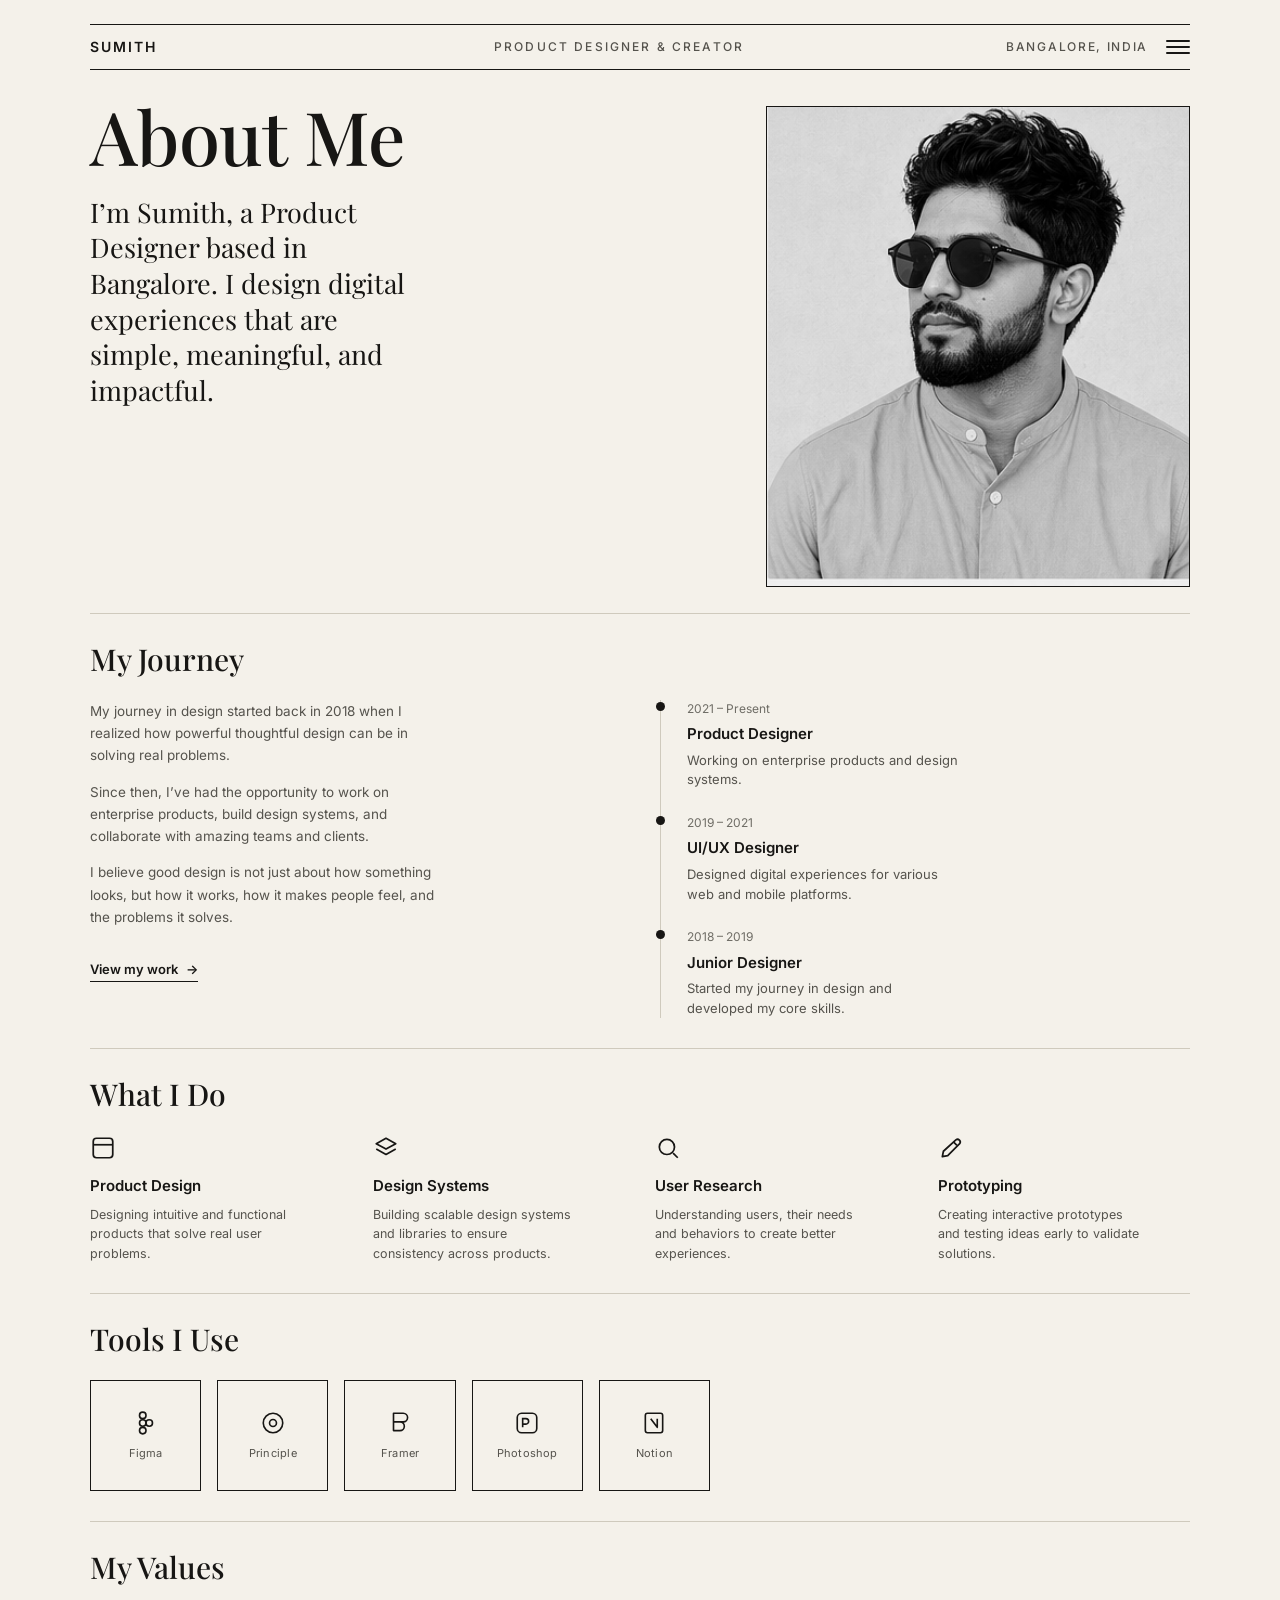
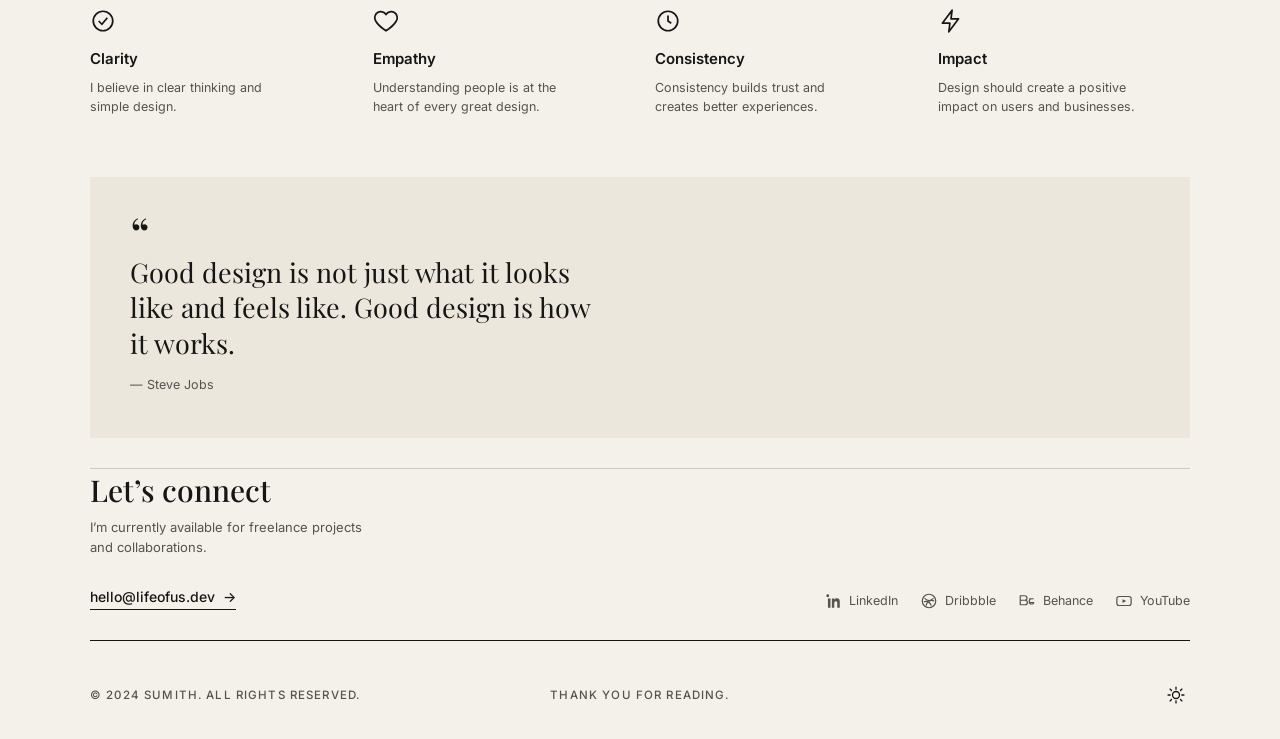
==== about.html @ fa9c0eea "about page added" ====
<!DOCTYPE html>
<html lang="en">
<head>
  <meta charset="UTF-8" />
  <meta name="viewport" content="width=device-width, initial-scale=1.0" />
  <title>About — Sumith</title>
  <meta name="description" content="About Sumith — Product Designer based in Bangalore. Journey, skills, tools and values." />
  <link rel="preconnect" href="https://fonts.googleapis.com" />
  <link rel="preconnect" href="https://fonts.gstatic.com" crossorigin />
  <link href="https://fonts.googleapis.com/css2?family=Playfair+Display:ital,wght@0,400;0,500;0,600;0,700;1,400&family=Inter:wght@400;500;600&display=swap" rel="stylesheet" />
  <link rel="stylesheet" href="styles.css" />
</head>
<body>
  <div class="paper">
    <!-- ===================== MASTHEAD ===================== -->
    <header class="masthead">
      <div class="masthead__inner">
        <span class="masthead__brand"><a href="index.html">SUMITH</a></span>
        <span class="masthead__center">PRODUCT DESIGNER &amp; CREATOR</span>
        <span class="masthead__right">BANGALORE, INDIA</span>
        <button class="menu-btn" id="menuBtn" aria-label="Open menu" aria-expanded="false">
          <span></span><span></span><span></span>
        </button>
      </div>
      <nav class="mobile-nav" id="mobileNav" aria-hidden="true">
        <a href="index.html">Home</a>
        <a href="#journey">My Journey</a>
        <a href="#whatido">What I Do</a>
        <a href="#tools">Tools</a>
        <a href="#values">Values</a>
        <a href="#connect">Connect</a>
      </nav>
    </header>

    <!-- ===================== ABOUT HERO ===================== -->
    <section class="about-hero">
      <div class="about-hero__text">
        <h1 class="about-hero__title">About Me</h1>
        <p class="about-hero__lead">
          I&rsquo;m Sumith, a Product Designer based in Bangalore.
          I design digital experiences that are simple, meaningful, and impactful.
        </p>
      </div>
      <div class="about-hero__img">
        <img src="assets/portrait.png" alt="Portrait of Sumith wearing sunglasses" />
      </div>
    </section>

    <!-- ===================== MY JOURNEY ===================== -->
    <section class="sec" id="journey">
      <h2 class="sec__title">My Journey</h2>
      <div class="journey">
        <div class="journey__narrative">
          <p>My journey in design started back in 2018 when I realized how powerful thoughtful design can be in solving real problems.</p>
          <p>Since then, I&rsquo;ve had the opportunity to work on enterprise products, build design systems, and collaborate with amazing teams and clients.</p>
          <p>I believe good design is not just about how something looks, but how it works, how it makes people feel, and the problems it solves.</p>
          <a href="index.html#work" class="link-arrow">View my work <span>&rarr;</span></a>
        </div>
        <ul class="timeline">
          <li class="timeline__item">
            <p class="timeline__years">2021 &ndash; Present</p>
            <h3 class="timeline__role">Product Designer</h3>
            <p class="timeline__desc">Working on enterprise products and design systems.</p>
          </li>
          <li class="timeline__item">
            <p class="timeline__years">2019 &ndash; 2021</p>
            <h3 class="timeline__role">UI/UX Designer</h3>
            <p class="timeline__desc">Designed digital experiences for various web and mobile platforms.</p>
          </li>
          <li class="timeline__item">
            <p class="timeline__years">2018 &ndash; 2019</p>
            <h3 class="timeline__role">Junior Designer</h3>
            <p class="timeline__desc">Started my journey in design and developed my core skills.</p>
          </li>
        </ul>
      </div>
    </section>

    <!-- ===================== WHAT I DO ===================== -->
    <section class="sec whatido" id="whatido">
      <h2 class="sec__title">What I Do</h2>
      <div class="icon-grid">
        <div class="icon-card">
          <span class="icon-card__ico">
            <svg viewBox="0 0 24 24" fill="none" stroke="currentColor" stroke-width="1.6"><rect x="3" y="3" width="18" height="18" rx="3"/><path d="M3 9h18"/></svg>
          </span>
          <h3>Product Design</h3>
          <p>Designing intuitive and functional products that solve real user problems.</p>
        </div>
        <div class="icon-card">
          <span class="icon-card__ico">
            <svg viewBox="0 0 24 24" fill="none" stroke="currentColor" stroke-width="1.6" stroke-linejoin="round"><path d="M12 3l9 5-9 5-9-5 9-5z"/><path d="M3 13l9 5 9-5"/></svg>
          </span>
          <h3>Design Systems</h3>
          <p>Building scalable design systems and libraries to ensure consistency across products.</p>
        </div>
        <div class="icon-card">
          <span class="icon-card__ico">
            <svg viewBox="0 0 24 24" fill="none" stroke="currentColor" stroke-width="1.6"><circle cx="11" cy="11" r="7"/><path d="M21 21l-4.3-4.3"/></svg>
          </span>
          <h3>User Research</h3>
          <p>Understanding users, their needs and behaviors to create better experiences.</p>
        </div>
        <div class="icon-card">
          <span class="icon-card__ico">
            <svg viewBox="0 0 24 24" fill="none" stroke="currentColor" stroke-width="1.6" stroke-linejoin="round"><path d="M4 20l5-1L20 8a2.5 2.5 0 0 0-3.5-3.5L5 15l-1 5z"/><path d="M14.5 6.5l3 3"/></svg>
          </span>
          <h3>Prototyping</h3>
          <p>Creating interactive prototypes and testing ideas early to validate solutions.</p>
        </div>
      </div>
    </section>

    <!-- ===================== TOOLS I USE ===================== -->
    <section class="sec" id="tools">
      <h2 class="sec__title">Tools I Use</h2>
      <div class="tool-row">
        <div class="tool">
          <span class="tool__ico"><svg width="26" height="26" viewBox="0 0 24 24" fill="none" stroke="currentColor" stroke-width="1.5"><circle cx="9" cy="5" r="3"/><circle cx="9" cy="12" r="3"/><circle cx="9" cy="19" r="3"/><circle cx="15" cy="12" r="3"/></svg></span>
          <span class="tool__name">Figma</span>
        </div>
        <div class="tool">
          <span class="tool__ico"><svg width="26" height="26" viewBox="0 0 24 24" fill="none" stroke="currentColor" stroke-width="1.5"><circle cx="12" cy="12" r="9"/><circle cx="12" cy="12" r="3.2"/></svg></span>
          <span class="tool__name">Principle</span>
        </div>
        <div class="tool">
          <span class="tool__ico"><svg width="26" height="26" viewBox="0 0 24 24" fill="none" stroke="currentColor" stroke-width="1.5" stroke-linejoin="round"><path d="M6 3h9a4 4 0 0 1 0 8H6zM6 11h6a4 4 0 0 1 0 8H6z"/></svg></span>
          <span class="tool__name">Framer</span>
        </div>
        <div class="tool">
          <span class="tool__ico"><svg width="26" height="26" viewBox="0 0 24 24" fill="none" stroke="currentColor" stroke-width="1.5"><rect x="3" y="3" width="18" height="18" rx="4"/><path d="M8 16V8h3a2.5 2.5 0 0 1 0 5H8"/></svg></span>
          <span class="tool__name">Photoshop</span>
        </div>
        <div class="tool">
          <span class="tool__ico"><svg width="26" height="26" viewBox="0 0 24 24" fill="none" stroke="currentColor" stroke-width="1.5" stroke-linejoin="round"><rect x="4" y="3" width="16" height="18" rx="2"/><path d="M9 8l6 8V8"/></svg></span>
          <span class="tool__name">Notion</span>
        </div>
      </div>
    </section>

    <!-- ===================== MY VALUES ===================== -->
    <section class="sec" id="values">
      <h2 class="sec__title">My Values</h2>
      <div class="icon-grid">
        <div class="icon-card">
          <span class="icon-card__ico"><svg width="26" height="26" viewBox="0 0 24 24" fill="none" stroke="currentColor" stroke-width="1.6"><circle cx="12" cy="12" r="9"/><path d="M8 12l3 3 5-6"/></svg></span>
          <h3>Clarity</h3>
          <p>I believe in clear thinking and simple design.</p>
        </div>
        <div class="icon-card">
          <span class="icon-card__ico"><svg width="26" height="26" viewBox="0 0 24 24" fill="none" stroke="currentColor" stroke-width="1.6" stroke-linejoin="round"><path d="M12 21s-7-4.5-9.5-9A5 5 0 0 1 12 6a5 5 0 0 1 9.5 6c-2.5 4.5-9.5 9-9.5 9z"/></svg></span>
          <h3>Empathy</h3>
          <p>Understanding people is at the heart of every great design.</p>
        </div>
        <div class="icon-card">
          <span class="icon-card__ico"><svg width="26" height="26" viewBox="0 0 24 24" fill="none" stroke="currentColor" stroke-width="1.6"><circle cx="12" cy="12" r="9"/><path d="M12 7v5l3 2"/></svg></span>
          <h3>Consistency</h3>
          <p>Consistency builds trust and creates better experiences.</p>
        </div>
        <div class="icon-card">
          <span class="icon-card__ico"><svg width="26" height="26" viewBox="0 0 24 24" fill="none" stroke="currentColor" stroke-width="1.6" stroke-linejoin="round"><path d="M13 2L4 14h7l-1 8 9-12h-7l1-8z"/></svg></span>
          <h3>Impact</h3>
          <p>Design should create a positive impact on users and businesses.</p>
        </div>
      </div>
    </section>

    <!-- ===================== QUOTE ===================== -->
    <section class="quote-block">
      <span class="quote-block__mark">&ldquo;</span>
      <p class="quote-block__text">Good design is not just what it looks like and feels like. Good design is how it works.</p>
      <p class="quote-block__author">&mdash; Steve Jobs</p>
    </section>

    <!-- ===================== LET'S CONNECT ===================== -->
    <section class="sec connect-row" id="connect">
      <div class="connect-row__left">
        <h2 class="sec__title">Let&rsquo;s connect</h2>
        <p class="connect-row__body">I&rsquo;m currently available for freelance projects and collaborations.</p>
        <a class="connect-row__email link-arrow" href="mailto:hello@lifeofus.dev">hello@lifeofus.dev <span>&rarr;</span></a>
      </div>
      <div class="social-set">
        <a href="#"><span class="ico"><svg width="18" height="18" viewBox="0 0 24 24" fill="currentColor"><path d="M6.94 5A1.94 1.94 0 1 1 5 3.06 1.94 1.94 0 0 1 6.94 5zM5.25 8.5h3.38V21H5.25zM10.5 8.5h3.24v1.71h.05a3.55 3.55 0 0 1 3.2-1.76c3.42 0 4.05 2.25 4.05 5.18V21h-3.38v-5.52c0-1.32 0-3-1.85-3s-2.13 1.44-2.13 2.92V21H10.5z"/></svg></span>LinkedIn</a>
        <a href="#"><span class="ico"><svg width="18" height="18" viewBox="0 0 24 24" fill="none" stroke="currentColor" stroke-width="1.6"><circle cx="12" cy="12" r="9"/><path d="M6 8.5c5 4 7 4 12 0M8 18c1.5-6 6.5-8 11-6M5 13c5-1.5 8 .5 10 5"/></svg></span>Dribbble</a>
        <a href="#"><span class="ico"><svg width="18" height="18" viewBox="0 0 24 24" fill="none" stroke="currentColor" stroke-width="1.6" stroke-linejoin="round"><path d="M3 5h6a3 3 0 0 1 0 6H3zM3 11h6.5a3 3 0 0 1 0 6H3zM15 9h6M18 9c-2 0-3 1.5-3 3.5S16 16 18 16s3-1 3-2h-5.7"/></svg></span>Behance</a>
        <a href="#"><span class="ico"><svg width="18" height="18" viewBox="0 0 24 24" fill="none" stroke="currentColor" stroke-width="1.6" stroke-linejoin="round"><rect x="2.5" y="6" width="19" height="12" rx="3"/><path d="M10 9.5l5 2.5-5 2.5z" fill="currentColor" stroke="none"/></svg></span>YouTube</a>
      </div>
    </section>

    <hr class="rule rule--thick" />

    <!-- ===================== FOOTER ===================== -->
    <footer class="colophon">
      <span class="colophon__left">&copy; 2024 SUMITH. ALL RIGHTS RESERVED.</span>
      <span class="colophon__center">THANK YOU FOR READING.</span>
      <button class="theme-toggle" id="themeToggle" aria-label="Toggle theme" title="Toggle light / dark">
        <svg class="icon-sun" viewBox="0 0 24 24" width="20" height="20" aria-hidden="true">
          <circle cx="12" cy="12" r="4.2" fill="none" stroke="currentColor" stroke-width="1.6"/>
          <g stroke="currentColor" stroke-width="1.6" stroke-linecap="round">
            <line x1="12" y1="2.5" x2="12" y2="5"/><line x1="12" y1="19" x2="12" y2="21.5"/>
            <line x1="2.5" y1="12" x2="5" y2="12"/><line x1="19" y1="12" x2="21.5" y2="12"/>
            <line x1="4.9" y1="4.9" x2="6.6" y2="6.6"/><line x1="17.4" y1="17.4" x2="19.1" y2="19.1"/>
            <line x1="4.9" y1="19.1" x2="6.6" y2="17.4"/><line x1="17.4" y1="6.6" x2="19.1" y2="4.9"/>
          </g>
        </svg>
        <svg class="icon-moon" viewBox="0 0 24 24" width="20" height="20" aria-hidden="true">
          <path d="M21 12.8A9 9 0 1 1 11.2 3a7 7 0 0 0 9.8 9.8z" fill="none" stroke="currentColor" stroke-width="1.6" stroke-linejoin="round"/>
        </svg>
      </button>
    </footer>
  </div>

  <script src="script.js"></script>
</body>
</html>
---- styles.css ----
/* =========================================================
   Sumith — Digital Newspaper Portfolio
   styles.css  (shared: home + about)
   ========================================================= */

:root {
  --bg: #f4f1ea;
  --ink: #171614;
  --ink-soft: #55534d;
  --ink-mute: #6f6d66;
  --line: #cfcabd;
  --line-strong: #171614;
  --badge-bg: #171614;
  --badge-fg: #f4f1ea;
  --quote-bg: #ece7dc;
  --serif: "Playfair Display", Georgia, "Times New Roman", serif;
  --sans: "Inter", -apple-system, BlinkMacSystemFont, "Segoe UI", Arial, sans-serif;
  --maxw: 1180px;
  --pad: 40px;
  --gut: 26px;
}

html[data-theme="dark"] {
  --bg: #161513;
  --ink: #f2efe7;
  --ink-soft: #b9b5aa;
  --ink-mute: #97938a;
  --line: #3a382f;
  --line-strong: #f2efe7;
  --badge-bg: #f2efe7;
  --badge-fg: #161513;
  --quote-bg: #211f1b;
}

* { box-sizing: border-box; margin: 0; padding: 0; }
html { scroll-behavior: smooth; }
html, body { max-width: 100%; overflow-x: hidden; }

body {
  background: var(--bg);
  color: var(--ink);
  font-family: var(--sans);
  -webkit-font-smoothing: antialiased;
  line-height: 1.45;
  transition: background .35s ease, color .35s ease;
}

img { max-width: 100%; display: block; }
a { color: inherit; text-decoration: none; }

.paper { max-width: var(--maxw); margin: 0 auto; padding: 24px var(--pad) 28px; }

/* ======================= MASTHEAD ======================= */
.masthead { border-top: 1px solid var(--line-strong); padding-top: 12px; }
.masthead__inner {
  display: grid;
  grid-template-columns: 1fr auto 1fr auto;
  align-items: center;
  gap: 18px;
  padding-bottom: 12px;
  border-bottom: 1px solid var(--line-strong);
}
.masthead__brand { font-weight: 600; letter-spacing: .14em; font-size: 14px; }
.masthead__brand a { color: inherit; }
.masthead__center { text-align: center; letter-spacing: .18em; font-size: 12px; color: var(--ink-soft); font-weight: 500; }
.masthead__right  { text-align: right;  letter-spacing: .14em; font-size: 12px; color: var(--ink-soft); font-weight: 500; }
.menu-btn { width: 24px; height: 18px; background: none; border: none; cursor: pointer; display: inline-flex; flex-direction: column; justify-content: space-between; padding: 2px 0; }
.menu-btn span { height: 2px; width: 100%; background: var(--ink); border-radius: 2px; transition: .3s; }
.menu-btn.open span:nth-child(1) { transform: translateY(6px) rotate(45deg); }
.menu-btn.open span:nth-child(2) { opacity: 0; }
.menu-btn.open span:nth-child(3) { transform: translateY(-6px) rotate(-45deg); }
.mobile-nav { display: none; flex-direction: column; gap: 4px; padding: 10px 2px 0; }
.mobile-nav.show { display: flex; }
.mobile-nav a { padding: 9px 4px; font-size: 14px; letter-spacing: .05em; border-bottom: 1px solid var(--line); }

/* ======================= HERO (home) ======================= */
.hero { padding: 30px 0 22px; }
.hero__title {
  font-family: var(--serif); font-weight: 500;
  font-size: clamp(28px, 6.6vw, 88px); line-height: 1.0;
  letter-spacing: -0.015em; white-space: normal; overflow-wrap: break-word; max-width: 100%;
}

/* ======================= DATELINE ======================= */
.dateline {
  display: grid; grid-template-columns: 1fr auto 1fr; align-items: center; padding: 8px 0;
  border-top: 1px solid var(--line-strong); border-bottom: 1px solid var(--line-strong);
  font-size: 11.5px; letter-spacing: .12em; font-weight: 500; color: var(--ink-soft);
}
.dateline__center { text-align: center; }
.dateline__right  { text-align: right; }

/* ======================= LEAD GRID (home) ======================= */
.lead-grid { display: grid; grid-template-columns: 1fr 1.3fr 1fr; padding: 22px 0 28px; align-items: stretch; }
.col { min-width: 0; }
.col--about { padding-right: var(--gut); border-right: 1px solid var(--line); }
.col--experience { padding-left: var(--gut); border-left: 1px solid var(--line); }
.col--portrait { padding: 0 var(--gut); display: flex; }
.portrait { width: 100%; height: 100%; border: 1px solid var(--line-strong); overflow: hidden; background: #ddd; }
.portrait img { width: 100%; height: 100%; object-fit: cover; object-position: center 30%; filter: grayscale(100%); }

/* Badges / tags */
.tag {
  display: inline-block; background: var(--badge-bg); color: var(--badge-fg);
  font-size: 10px; font-weight: 600; letter-spacing: .12em; line-height: 1;
  padding: 4px 6px; margin-bottom: 16px;
}

.col__headline { font-family: var(--serif); font-weight: 500; font-size: 27px; line-height: 1.1; margin-bottom: 18px; }
.col__body { font-size: 13.5px; color: var(--ink-soft); line-height: 1.6; margin-bottom: 22px; }

.xp { padding: 16px 0; border-bottom: 1px solid var(--line); }
.xp:first-of-type { padding-top: 0; }
.xp__years { font-size: 12px; color: var(--ink-mute); margin-bottom: 7px; }
.xp__role  { font-size: 15px; font-weight: 600; margin-bottom: 5px; }
.xp__desc  { font-size: 13px; color: var(--ink-soft); line-height: 1.5; }

/* Arrow links */
.link-arrow {
  display: inline-flex; align-items: center; gap: 8px; font-size: 13px; font-weight: 600;
  margin-top: 18px; border-bottom: 1.5px solid var(--ink); padding-bottom: 2px; transition: gap .25s ease;
}
.link-arrow span { transition: transform .25s ease; }
.link-arrow:hover { gap: 12px; }
.link-arrow:hover span { transform: translateX(3px); }
.link-arrow--plain { border-bottom: none; padding-bottom: 0; }

.rule { border: none; border-top: 1px solid var(--line); margin: 22px 0; }
.rule--thick { border-top: 1px solid var(--line-strong); margin: 26px 0; }

/* ======================= FEATURED WORK (home) ======================= */
.work__head { display: grid; grid-template-columns: 1fr auto; grid-template-areas: "tag all" "title all"; align-items: end; row-gap: 10px; margin-bottom: 24px; }
.work__head .tag { grid-area: tag; margin-bottom: 0; justify-self: start; }
.section-title { grid-area: title; font-family: var(--serif); font-weight: 500; font-size: clamp(28px, 3.6vw, 42px); line-height: 1; }
.work__all { grid-area: all; margin-top: 0; align-self: end; }
.projects { display: grid; grid-template-columns: repeat(3, 1fr); }
.project { padding: 0 var(--gut); border-right: 1px solid var(--line); }
.project:first-child { padding-left: 0; }
.project:last-child  { padding-right: 0; border-right: none; }
.project__thumb { border: 1px solid var(--line-strong); aspect-ratio: 16 / 10; overflow: hidden; margin-bottom: 16px; background: #e9e5db; }
.project__thumb img { width: 100%; height: 100%; object-fit: cover; }
.project__title { font-size: 18px; font-weight: 600; margin-bottom: 9px; }
.project__desc { font-size: 13px; color: var(--ink-soft); line-height: 1.55; margin-bottom: 14px; }
.project .link-arrow { margin-top: 0; }

/* ======================= FOOT GRID (home) ======================= */
.foot-grid { display: grid; grid-template-columns: 1fr 1fr 1.18fr; padding: 4px 0 26px; }
.fcol { padding: 0 var(--gut); border-right: 1px solid var(--line); min-width: 0; }
.fcol:first-child { padding-left: 0; }
.fcol--tools { padding-right: 0; border-right: none; }
.label { display: block; font-size: 10.5px; font-weight: 600; letter-spacing: .16em; color: var(--ink-soft); margin-bottom: 14px; }
.fcol__headline { font-family: var(--serif); font-weight: 500; font-size: 27px; line-height: 1.06; margin-bottom: 18px; }
.playground__img { border: 1px solid var(--line-strong); overflow: hidden; margin-bottom: 18px; background: #111; aspect-ratio: 16 / 11; }
.playground__img img { width: 100%; height: 100%; object-fit: cover; }
.travel { list-style: none; }
.travel__item { display: flex; gap: 13px; align-items: flex-start; padding: 13px 0; border-top: 1px solid var(--line); }
.travel__item:first-child { border-top: none; padding-top: 0; }
.travel__thumb { width: 46px; height: 46px; flex: 0 0 46px; border-radius: 3px; background-size: cover; background-position: center; }
.travel__thumb--1 { background: linear-gradient(135deg,#7a8b6f,#c7cbb0); }
.travel__thumb--2 { background: linear-gradient(135deg,#c98b5e,#e8c9a0); }
.travel__thumb--3 { background: linear-gradient(135deg,#8a6f4a,#d8b98a); }
.travel__item h4 { font-size: 14.5px; font-weight: 600; margin-bottom: 3px; }
.travel__item p  { font-size: 12.5px; color: var(--ink-soft); line-height: 1.45; }
.tools-quote { display: grid; grid-template-columns: 1fr 1fr; gap: 18px; padding-bottom: 20px; border-bottom: 1px solid var(--line); }
.tools__list { list-style: none; }
.tools__list li { font-family: var(--serif); font-size: 16px; padding: 2px 0; }
.quote { border-left: 1px solid var(--line); padding-left: 16px; }
.quote__mark { font-family: var(--serif); font-size: 40px; line-height: .6; display: block; }
.quote__text { font-family: var(--serif); font-size: 18px; line-height: 1.25; margin: 6px 0 10px; }
.quote__author { font-size: 12.5px; color: var(--ink-soft); }
.connect { margin-top: 16px; }
.connect__headline { font-family: var(--serif); font-weight: 500; font-size: 27px; line-height: 1; margin-bottom: 11px; }
.connect__body { font-size: 13px; color: var(--ink-soft); line-height: 1.55; margin-bottom: 11px; }
.connect__email { font-size: 13.5px; font-weight: 500; border-bottom: 1px solid var(--ink); }
.connect__socials { margin: 11px 0 0; display: flex; flex-wrap: wrap; gap: 15px; }
.connect__socials a { font-size: 13px; color: var(--ink-soft); transition: color .2s; }
.connect__socials a:hover { color: var(--ink); }
.connect .link-arrow { margin-top: 14px; }

/* ======================= COLOPHON ======================= */
.colophon { display: grid; grid-template-columns: 1fr auto 1fr; align-items: center; padding: 14px 0 2px; font-size: 11.5px; letter-spacing: .1em; color: var(--ink-soft); font-weight: 500; }
.colophon__center { text-align: center; }
.theme-toggle { justify-self: end; background: none; border: none; cursor: pointer; color: var(--ink); display: inline-flex; padding: 4px; transition: transform .4s ease; }
.theme-toggle:hover { transform: rotate(30deg); }
.icon-moon { display: none; }
html[data-theme="dark"] .icon-sun { display: none; }
html[data-theme="dark"] .icon-moon { display: block; }

/* =========================================================
   ABOUT PAGE
   ========================================================= */
.about-hero { display: grid; grid-template-columns: 1.5fr 1fr; gap: 40px; align-items: start; padding: 30px 0 26px; }
.about-hero__title { font-family: var(--serif); font-weight: 500; font-size: clamp(40px, 6vw, 74px); line-height: .98; letter-spacing: -0.01em; margin-bottom: 22px; }
.about-hero__lead { font-family: var(--serif); font-weight: 400; font-size: clamp(20px, 2.2vw, 27px); line-height: 1.32; color: var(--ink); max-width: 20ch; }
.about-hero__img { border: 1px solid var(--line-strong); overflow: hidden; aspect-ratio: 3 / 3.4; background: #ddd; margin-top: 6px; }
.about-hero__img img { width: 100%; height: 100%; object-fit: cover; object-position: center 30%; filter: grayscale(100%); }

/* Section heading (serif, thin rule above) */
.sec { padding: 30px 0; border-top: 1px solid var(--line); }
.sec__title { font-family: var(--serif); font-weight: 500; font-size: 30px; line-height: 1; margin-bottom: 26px; }

/* My Journey */
.journey { display: grid; grid-template-columns: 1fr 1fr; gap: 40px; }
.journey__narrative p { font-size: 13.5px; color: var(--ink-soft); line-height: 1.65; margin-bottom: 14px; max-width: 40ch; }
.timeline { list-style: none; position: relative; }
.timeline__item { position: relative; padding: 0 0 24px 26px; border-left: 1px solid var(--line); }
.timeline__item:last-child { padding-bottom: 0; }
.timeline__item::before { content: ""; position: absolute; left: -5px; top: 2px; width: 9px; height: 9px; border-radius: 50%; background: var(--ink); }
.timeline__years { font-size: 12px; color: var(--ink-mute); margin-bottom: 6px; }
.timeline__role { font-size: 15px; font-weight: 600; margin-bottom: 6px; }
.timeline__desc { font-size: 13px; color: var(--ink-soft); line-height: 1.5; max-width: 34ch; }

/* What I Do / My Values — icon grids */
.icon-grid { display: grid; grid-template-columns: repeat(4, 1fr); gap: 30px; }
.icon-card__ico { display: block; width: 26px; height: 26px; flex: 0 0 26px; margin-bottom: 14px; color: var(--ink); }
.icon-card__ico svg { width: 26px !important; height: 26px !important; display: block; }
.icon-card h3 { font-size: 15px; font-weight: 600; margin-bottom: 8px; }
.icon-card p { font-size: 12.5px; color: var(--ink-soft); line-height: 1.55; max-width: 26ch; }

/* Tools I Use — boxed icon row */
.tool-row { display: grid; grid-template-columns: repeat(5, 1fr); gap: 16px; max-width: 620px; }
.tool { border: 1px solid var(--line-strong); aspect-ratio: 1 / 1; display: flex; flex-direction: column; align-items: center; justify-content: center; gap: 10px; padding: 10px; }
.tool__ico { display: block; width: 26px; height: 26px; flex: 0 0 26px; color: var(--ink); }
.tool__ico svg { width: 26px !important; height: 26px !important; display: block; }
.tool__name { font-size: 11px; color: var(--ink-soft); letter-spacing: .02em; }

/* Quote block (full-width, grey) */
.quote-block { background: var(--quote-bg); padding: 44px 40px; margin: 30px 0; }
.quote-block__mark { font-family: var(--serif); font-size: 48px; line-height: .5; display: block; margin-bottom: 10px; }
.quote-block__text { font-family: var(--serif); font-weight: 400; font-size: clamp(20px, 2.4vw, 27px); line-height: 1.32; margin-bottom: 14px; max-width: 30ch; }
.quote-block__author { font-size: 12.5px; color: var(--ink-soft); }

/* Let's connect (about) */
.connect-row { display: grid; grid-template-columns: 1fr auto; align-items: end; gap: 24px; padding: 6px 0 4px; }
.connect-row__left .sec__title { margin-bottom: 12px; }
.connect-row__body { font-size: 13px; color: var(--ink-soft); line-height: 1.55; margin-bottom: 12px; max-width: 34ch; }
.connect-row__email { font-size: 14px; font-weight: 500; }
.social-set { display: flex; gap: 22px; align-items: center; }
.social-set a { display: inline-flex; align-items: center; gap: 7px; font-size: 12.5px; color: var(--ink-soft); }
.social-set a:hover { color: var(--ink); }
.social-set .ico { display: inline-flex; width: 18px; height: 18px; flex: 0 0 18px; }
.social-set .ico svg { width: 18px !important; height: 18px !important; display: block; }

/* Global safety net — icon SVGs must never exceed their container box */
.icon-card__ico svg, .tool__ico svg, .social-set .ico svg { max-width: 100%; max-height: 100%; }

/* ======================= RESPONSIVE ======================= */
@media (max-width: 1024px) {
  /* ---- Home ---- */
  .lead-grid { grid-template-columns: 1fr; gap: 28px; }
  .col--about, .col--experience { border: none; padding: 0; }
  .col--portrait { order: -1; padding: 0; }
  .portrait { height: auto; aspect-ratio: 4 / 5; }
  .projects { grid-template-columns: 1fr; }
  .project { border-right: none; border-top: 1px solid var(--line); padding: 22px 0 0; }
  .project:first-child { border-top: none; padding-top: 0; }
  .foot-grid { grid-template-columns: 1fr; }
  .fcol { border-right: none; border-top: 1px solid var(--line); padding: 24px 0 0; }
  .fcol:first-child { border-top: none; padding-top: 0; }

  /* ---- About ---- */
  .about-hero { grid-template-columns: 1fr; gap: 24px; }
  .about-hero__lead { max-width: 34ch; }
  .about-hero__img { aspect-ratio: 16 / 11; max-width: 100%; }
  .journey { grid-template-columns: 1fr; gap: 30px; }
  .journey__narrative { display: none; }              /* tablet shows timeline first, like ref */
  .icon-grid { grid-template-columns: 1fr; gap: 0; }
  .icon-card { display: grid; grid-template-columns: 26px 1fr; gap: 14px; padding: 16px 0; border-top: 1px solid var(--line); align-items: start; }
  .icon-card:first-child { border-top: none; }
  .icon-card__ico { margin-bottom: 0; }
  .icon-card p { max-width: none; }
  .tool-row { grid-template-columns: repeat(3, 1fr); max-width: 420px; }
}

@media (max-width: 620px) {
  :root { --pad: 18px; }
  .masthead__inner { grid-template-columns: 1fr auto; grid-template-areas: "brand menu" "center center" "right right"; row-gap: 6px; }
  .masthead__brand { grid-area: brand; }
  .menu-btn { grid-area: menu; }
  .masthead__center { grid-area: center; text-align: left; }
  .masthead__right  { grid-area: right;  text-align: left; }
  .dateline { grid-template-columns: 1fr; text-align: left; gap: 4px; }
  .dateline__center, .dateline__right { text-align: left; }
  .work__head { grid-template-columns: 1fr; grid-template-areas: "tag" "title" "all"; }
  .work__all { justify-self: start; }
  .tools-quote { grid-template-columns: 1fr; }
  .quote { border-left: none; padding-left: 0; border-top: 1px solid var(--line); padding-top: 14px; }
  .colophon { grid-template-columns: 1fr auto; grid-template-areas: "left toggle" "center center"; row-gap: 8px; text-align: left; }
  .colophon__left { grid-area: left; }
  .colophon__center { grid-area: center; text-align: left; }
  .theme-toggle { grid-area: toggle; }

  /* ---- About mobile ---- */
  .about-hero__img { aspect-ratio: 4 / 4.4; max-width: 260px; }
  .tool-row { grid-template-columns: repeat(3, 1fr); max-width: none; }
  .quote-block { padding: 30px 22px; }
  /* What I Do → list rows with chevrons */
  .whatido .icon-card { grid-template-columns: 22px 1fr auto; align-items: center; }
  .whatido .icon-card p { display: none; }
  .whatido .icon-card h3 { margin-bottom: 0; font-size: 14px; }
  .whatido .icon-card::after { content: "›"; font-size: 20px; color: var(--ink-mute); line-height: 1; }
  .connect-row { grid-template-columns: 1fr; }
  .social-set { flex-wrap: wrap; gap: 16px; }
}
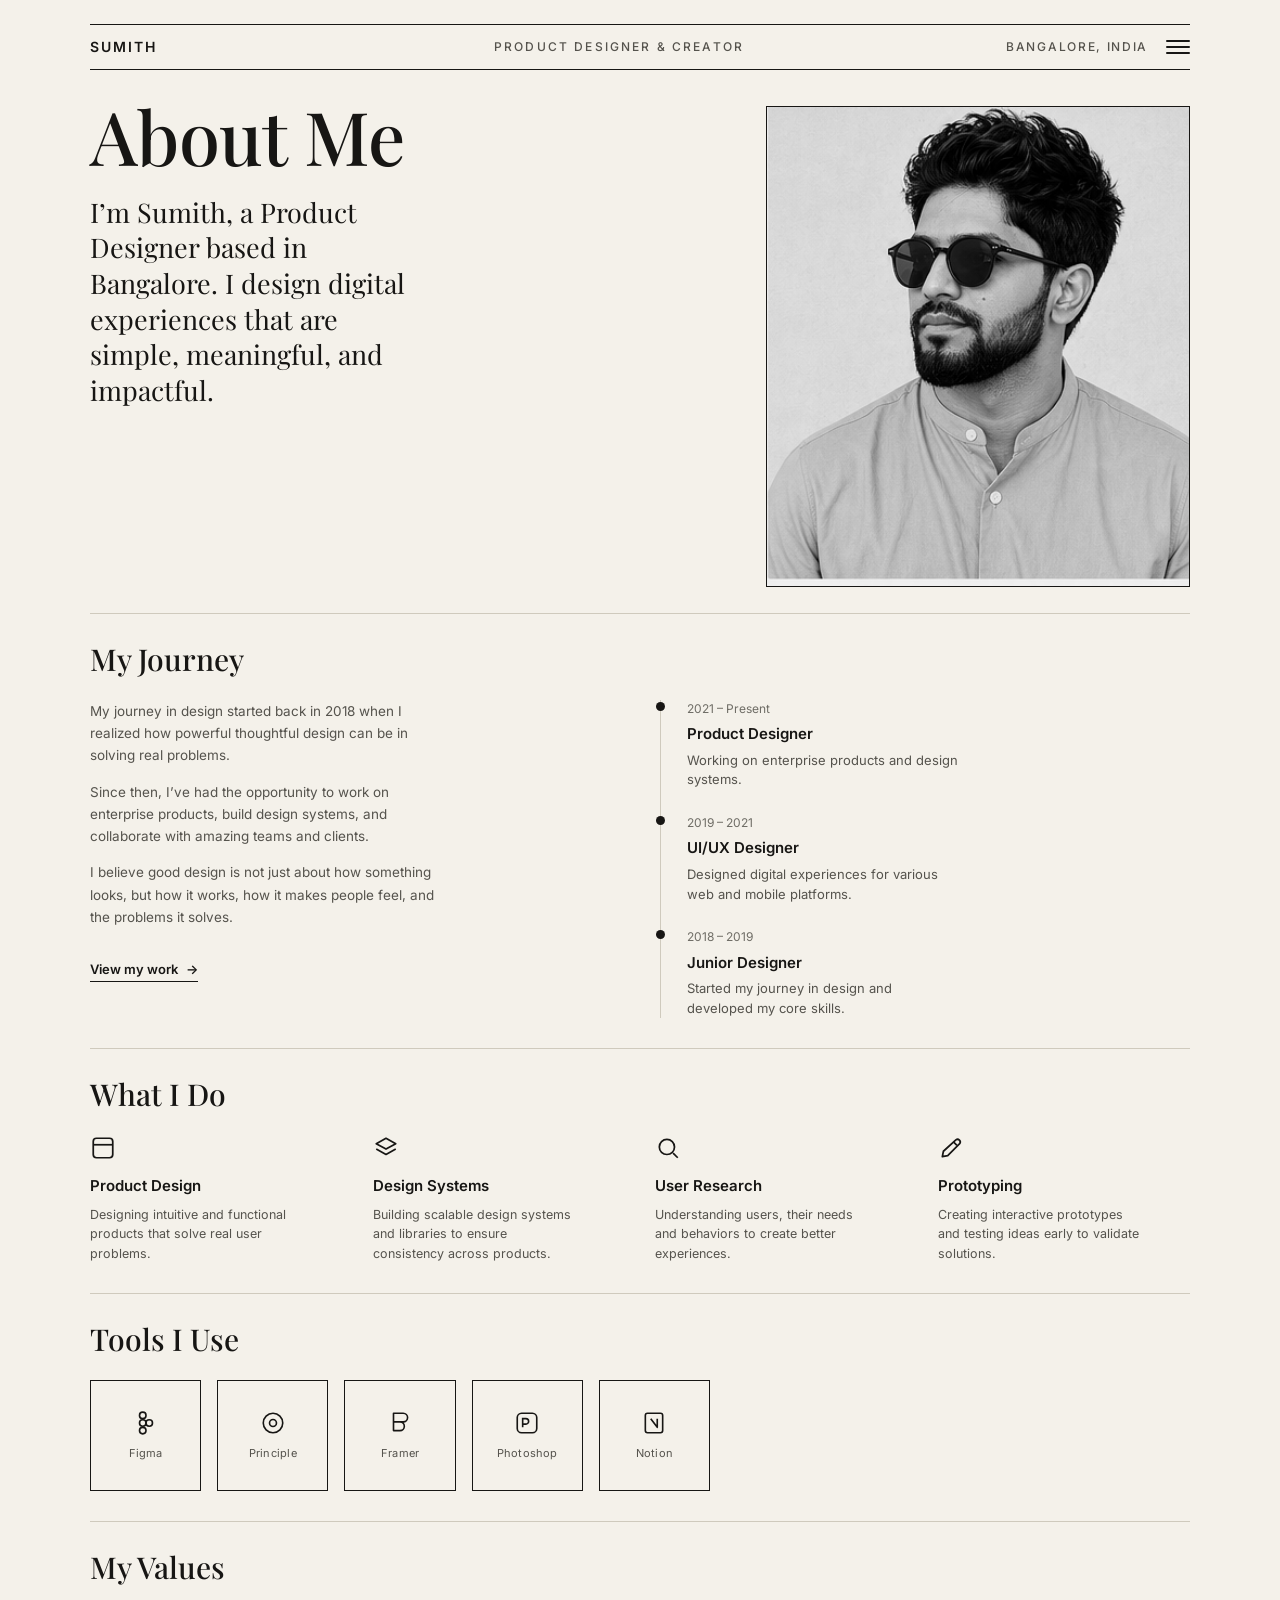
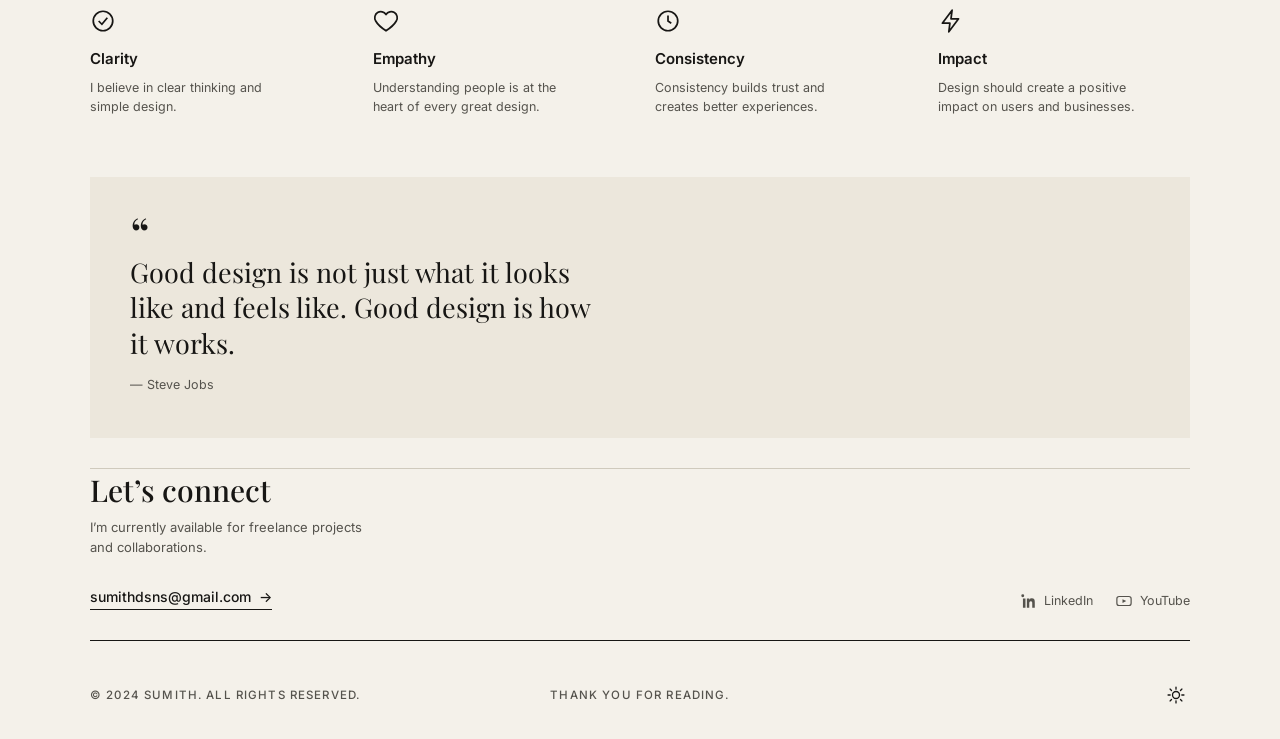
==== commit 86f9b927: "Add files via upload" ====
--- a/about.html
+++ b/about.html
@@ -12,7 +12,7 @@
 </head>
 <body>
   <div class="paper">
-    <!-- ===================== MASTHEAD ===================== -->
+    <!-- ===================== MASTHEAD / NAV (COMMON) ===================== -->
     <header class="masthead">
       <div class="masthead__inner">
         <span class="masthead__brand"><a href="index.html">SUMITH</a></span>
@@ -24,11 +24,9 @@
       </div>
       <nav class="mobile-nav" id="mobileNav" aria-hidden="true">
         <a href="index.html">Home</a>
-        <a href="#journey">My Journey</a>
-        <a href="#whatido">What I Do</a>
-        <a href="#tools">Tools</a>
-        <a href="#values">Values</a>
-        <a href="#connect">Connect</a>
+        <a href="about.html">About</a>
+        <a href="projects.html">Projects</a>
+        <a href="index.html#connect">Connect</a>
       </nav>
     </header>
 
@@ -81,30 +79,22 @@
       <h2 class="sec__title">What I Do</h2>
       <div class="icon-grid">
         <div class="icon-card">
-          <span class="icon-card__ico">
-            <svg viewBox="0 0 24 24" fill="none" stroke="currentColor" stroke-width="1.6"><rect x="3" y="3" width="18" height="18" rx="3"/><path d="M3 9h18"/></svg>
-          </span>
+          <span class="icon-card__ico"><svg width="26" height="26" viewBox="0 0 24 24" fill="none" stroke="currentColor" stroke-width="1.6"><rect x="3" y="3" width="18" height="18" rx="3"/><path d="M3 9h18"/></svg></span>
           <h3>Product Design</h3>
           <p>Designing intuitive and functional products that solve real user problems.</p>
         </div>
         <div class="icon-card">
-          <span class="icon-card__ico">
-            <svg viewBox="0 0 24 24" fill="none" stroke="currentColor" stroke-width="1.6" stroke-linejoin="round"><path d="M12 3l9 5-9 5-9-5 9-5z"/><path d="M3 13l9 5 9-5"/></svg>
-          </span>
+          <span class="icon-card__ico"><svg width="26" height="26" viewBox="0 0 24 24" fill="none" stroke="currentColor" stroke-width="1.6" stroke-linejoin="round"><path d="M12 3l9 5-9 5-9-5 9-5z"/><path d="M3 13l9 5 9-5"/></svg></span>
           <h3>Design Systems</h3>
           <p>Building scalable design systems and libraries to ensure consistency across products.</p>
         </div>
         <div class="icon-card">
-          <span class="icon-card__ico">
-            <svg viewBox="0 0 24 24" fill="none" stroke="currentColor" stroke-width="1.6"><circle cx="11" cy="11" r="7"/><path d="M21 21l-4.3-4.3"/></svg>
-          </span>
+          <span class="icon-card__ico"><svg width="26" height="26" viewBox="0 0 24 24" fill="none" stroke="currentColor" stroke-width="1.6"><circle cx="11" cy="11" r="7"/><path d="M21 21l-4.3-4.3"/></svg></span>
           <h3>User Research</h3>
           <p>Understanding users, their needs and behaviors to create better experiences.</p>
         </div>
         <div class="icon-card">
-          <span class="icon-card__ico">
-            <svg viewBox="0 0 24 24" fill="none" stroke="currentColor" stroke-width="1.6" stroke-linejoin="round"><path d="M4 20l5-1L20 8a2.5 2.5 0 0 0-3.5-3.5L5 15l-1 5z"/><path d="M14.5 6.5l3 3"/></svg>
-          </span>
+          <span class="icon-card__ico"><svg width="26" height="26" viewBox="0 0 24 24" fill="none" stroke="currentColor" stroke-width="1.6" stroke-linejoin="round"><path d="M4 20l5-1L20 8a2.5 2.5 0 0 0-3.5-3.5L5 15l-1 5z"/><path d="M14.5 6.5l3 3"/></svg></span>
           <h3>Prototyping</h3>
           <p>Creating interactive prototypes and testing ideas early to validate solutions.</p>
         </div>
@@ -177,12 +167,10 @@
       <div class="connect-row__left">
         <h2 class="sec__title">Let&rsquo;s connect</h2>
         <p class="connect-row__body">I&rsquo;m currently available for freelance projects and collaborations.</p>
-        <a class="connect-row__email link-arrow" href="mailto:hello@lifeofus.dev">hello@lifeofus.dev <span>&rarr;</span></a>
+        <a class="connect-row__email link-arrow" href="mailto:sumithdsns@gmail.com">sumithdsns@gmail.com <span>&rarr;</span></a>
       </div>
       <div class="social-set">
-        <a href="#"><span class="ico"><svg width="18" height="18" viewBox="0 0 24 24" fill="currentColor"><path d="M6.94 5A1.94 1.94 0 1 1 5 3.06 1.94 1.94 0 0 1 6.94 5zM5.25 8.5h3.38V21H5.25zM10.5 8.5h3.24v1.71h.05a3.55 3.55 0 0 1 3.2-1.76c3.42 0 4.05 2.25 4.05 5.18V21h-3.38v-5.52c0-1.32 0-3-1.85-3s-2.13 1.44-2.13 2.92V21H10.5z"/></svg></span>LinkedIn</a>
-        <a href="#"><span class="ico"><svg width="18" height="18" viewBox="0 0 24 24" fill="none" stroke="currentColor" stroke-width="1.6"><circle cx="12" cy="12" r="9"/><path d="M6 8.5c5 4 7 4 12 0M8 18c1.5-6 6.5-8 11-6M5 13c5-1.5 8 .5 10 5"/></svg></span>Dribbble</a>
-        <a href="#"><span class="ico"><svg width="18" height="18" viewBox="0 0 24 24" fill="none" stroke="currentColor" stroke-width="1.6" stroke-linejoin="round"><path d="M3 5h6a3 3 0 0 1 0 6H3zM3 11h6.5a3 3 0 0 1 0 6H3zM15 9h6M18 9c-2 0-3 1.5-3 3.5S16 16 18 16s3-1 3-2h-5.7"/></svg></span>Behance</a>
+        <a href="http://linkedin.com/in/sumith-krishnan" target="_blank" rel="noopener"><span class="ico"><svg width="18" height="18" viewBox="0 0 24 24" fill="currentColor"><path d="M6.94 5A1.94 1.94 0 1 1 5 3.06 1.94 1.94 0 0 1 6.94 5zM5.25 8.5h3.38V21H5.25zM10.5 8.5h3.24v1.71h.05a3.55 3.55 0 0 1 3.2-1.76c3.42 0 4.05 2.25 4.05 5.18V21h-3.38v-5.52c0-1.32 0-3-1.85-3s-2.13 1.44-2.13 2.92V21H10.5z"/></svg></span>LinkedIn</a>
         <a href="#"><span class="ico"><svg width="18" height="18" viewBox="0 0 24 24" fill="none" stroke="currentColor" stroke-width="1.6" stroke-linejoin="round"><rect x="2.5" y="6" width="19" height="12" rx="3"/><path d="M10 9.5l5 2.5-5 2.5z" fill="currentColor" stroke="none"/></svg></span>YouTube</a>
       </div>
     </section>
--- a/styles.css
+++ b/styles.css
@@ -1,6 +1,6 @@
 /* =========================================================
    Sumith — Digital Newspaper Portfolio
-   styles.css  (shared: home + about)
+   styles.css  (shared: home + about + projects)
    ========================================================= */
 
 :root {
@@ -13,6 +13,7 @@
   --badge-bg: #171614;
   --badge-fg: #f4f1ea;
   --quote-bg: #ece7dc;
+  --card-bg: #efece4;
   --serif: "Playfair Display", Georgia, "Times New Roman", serif;
   --sans: "Inter", -apple-system, BlinkMacSystemFont, "Segoe UI", Arial, sans-serif;
   --maxw: 1180px;
@@ -30,6 +31,7 @@
   --badge-bg: #f2efe7;
   --badge-fg: #161513;
   --quote-bg: #211f1b;
+  --card-bg: #201f1b;
 }
 
 * { box-sizing: border-box; margin: 0; padding: 0; }
@@ -195,11 +197,9 @@
 .about-hero__img { border: 1px solid var(--line-strong); overflow: hidden; aspect-ratio: 3 / 3.4; background: #ddd; margin-top: 6px; }
 .about-hero__img img { width: 100%; height: 100%; object-fit: cover; object-position: center 30%; filter: grayscale(100%); }
 
-/* Section heading (serif, thin rule above) */
 .sec { padding: 30px 0; border-top: 1px solid var(--line); }
 .sec__title { font-family: var(--serif); font-weight: 500; font-size: 30px; line-height: 1; margin-bottom: 26px; }
 
-/* My Journey */
 .journey { display: grid; grid-template-columns: 1fr 1fr; gap: 40px; }
 .journey__narrative p { font-size: 13.5px; color: var(--ink-soft); line-height: 1.65; margin-bottom: 14px; max-width: 40ch; }
 .timeline { list-style: none; position: relative; }
@@ -210,27 +210,23 @@
 .timeline__role { font-size: 15px; font-weight: 600; margin-bottom: 6px; }
 .timeline__desc { font-size: 13px; color: var(--ink-soft); line-height: 1.5; max-width: 34ch; }
 
-/* What I Do / My Values — icon grids */
 .icon-grid { display: grid; grid-template-columns: repeat(4, 1fr); gap: 30px; }
 .icon-card__ico { display: block; width: 26px; height: 26px; flex: 0 0 26px; margin-bottom: 14px; color: var(--ink); }
-.icon-card__ico svg { width: 26px !important; height: 26px !important; display: block; }
+.icon-card__ico svg { width: 26px !important; height: 26px !important; display: block; max-width: 100%; max-height: 100%; }
 .icon-card h3 { font-size: 15px; font-weight: 600; margin-bottom: 8px; }
 .icon-card p { font-size: 12.5px; color: var(--ink-soft); line-height: 1.55; max-width: 26ch; }
 
-/* Tools I Use — boxed icon row */
 .tool-row { display: grid; grid-template-columns: repeat(5, 1fr); gap: 16px; max-width: 620px; }
 .tool { border: 1px solid var(--line-strong); aspect-ratio: 1 / 1; display: flex; flex-direction: column; align-items: center; justify-content: center; gap: 10px; padding: 10px; }
 .tool__ico { display: block; width: 26px; height: 26px; flex: 0 0 26px; color: var(--ink); }
-.tool__ico svg { width: 26px !important; height: 26px !important; display: block; }
+.tool__ico svg { width: 26px !important; height: 26px !important; display: block; max-width: 100%; max-height: 100%; }
 .tool__name { font-size: 11px; color: var(--ink-soft); letter-spacing: .02em; }
 
-/* Quote block (full-width, grey) */
 .quote-block { background: var(--quote-bg); padding: 44px 40px; margin: 30px 0; }
 .quote-block__mark { font-family: var(--serif); font-size: 48px; line-height: .5; display: block; margin-bottom: 10px; }
 .quote-block__text { font-family: var(--serif); font-weight: 400; font-size: clamp(20px, 2.4vw, 27px); line-height: 1.32; margin-bottom: 14px; max-width: 30ch; }
 .quote-block__author { font-size: 12.5px; color: var(--ink-soft); }
 
-/* Let's connect (about) */
 .connect-row { display: grid; grid-template-columns: 1fr auto; align-items: end; gap: 24px; padding: 6px 0 4px; }
 .connect-row__left .sec__title { margin-bottom: 12px; }
 .connect-row__body { font-size: 13px; color: var(--ink-soft); line-height: 1.55; margin-bottom: 12px; max-width: 34ch; }
@@ -239,12 +235,65 @@
 .social-set a { display: inline-flex; align-items: center; gap: 7px; font-size: 12.5px; color: var(--ink-soft); }
 .social-set a:hover { color: var(--ink); }
 .social-set .ico { display: inline-flex; width: 18px; height: 18px; flex: 0 0 18px; }
-.social-set .ico svg { width: 18px !important; height: 18px !important; display: block; }
-
-/* Global safety net — icon SVGs must never exceed their container box */
-.icon-card__ico svg, .tool__ico svg, .social-set .ico svg { max-width: 100%; max-height: 100%; }
-
-/* ======================= RESPONSIVE ======================= */
+.social-set .ico svg { width: 18px !important; height: 18px !important; display: block; max-width: 100%; max-height: 100%; }
+
+/* =========================================================
+   PROJECTS PAGE
+   ========================================================= */
+.breadcrumb { display: flex; gap: 8px; align-items: center; font-size: 11px; letter-spacing: .12em; color: var(--ink-mute); font-weight: 500; padding: 20px 0 14px; }
+.breadcrumb a:hover { color: var(--ink); }
+.breadcrumb .sep { opacity: .6; }
+
+/* Header row: title+lead on left, filter dropdown on right */
+.proj-head { display: grid; grid-template-columns: 1fr auto; align-items: start; gap: 30px; padding-bottom: 22px; }
+.proj-head__title { font-family: var(--serif); font-weight: 500; font-size: clamp(38px, 5vw, 60px); line-height: 1; margin-bottom: 16px; }
+.proj-head__lead { font-size: 13.5px; color: var(--ink-soft); line-height: 1.6; max-width: 42ch; }
+.filter-by { display: flex; align-items: center; gap: 12px; padding-top: 10px; }
+.filter-by__label { font-size: 11px; letter-spacing: .14em; color: var(--ink-soft); font-weight: 500; }
+.select-wrap { position: relative; }
+.select-wrap select {
+  appearance: none; -webkit-appearance: none; background: transparent;
+  border: 1px solid var(--line-strong); color: var(--ink);
+  font-family: var(--sans); font-size: 12.5px; font-weight: 500;
+  padding: 9px 34px 9px 14px; cursor: pointer; min-width: 150px; border-radius: 0;
+}
+.select-wrap::after { content: ""; position: absolute; right: 13px; top: 50%; width: 7px; height: 7px; border-right: 1.5px solid var(--ink); border-bottom: 1.5px solid var(--ink); transform: translateY(-70%) rotate(45deg); pointer-events: none; }
+
+/* Category tabs */
+.cat-tabs { display: flex; flex-wrap: wrap; gap: 26px; padding: 8px 0 26px; border-bottom: 1px solid var(--line); margin-bottom: 30px; }
+.cat-tab { background: none; border: none; cursor: pointer; font-family: var(--sans); font-size: 13.5px; color: var(--ink-soft); padding: 0 0 6px; position: relative; transition: color .2s; }
+.cat-tab:hover { color: var(--ink); }
+.cat-tab.active { color: var(--ink); font-weight: 600; }
+.cat-tab.active::after { content: ""; position: absolute; left: 0; right: 0; bottom: -27px; height: 2px; background: var(--ink); }
+
+/* Projects grid */
+.proj-grid { display: grid; grid-template-columns: repeat(3, 1fr); gap: 40px 30px; }
+.pcard { display: flex; flex-direction: column; }
+.pcard.is-hidden { display: none; }
+.pcard__thumb { border: 1px solid var(--line-strong); aspect-ratio: 16 / 11; overflow: hidden; margin-bottom: 16px; background: var(--card-bg); }
+.pcard__thumb img { width: 100%; height: 100%; object-fit: cover; }
+.pcard__title { font-size: 17px; font-weight: 600; margin-bottom: 9px; }
+.pcard__desc { font-size: 13px; color: var(--ink-soft); line-height: 1.55; margin-bottom: 12px; }
+.pcard__cats { font-size: 12px; color: var(--ink-mute); margin-bottom: 14px; }
+.pcard__link { display: inline-flex; align-items: center; gap: 8px; font-size: 13px; font-weight: 600; margin-top: auto; transition: gap .25s ease; }
+.pcard__link span { transition: transform .25s ease; }
+.pcard__link:hover { gap: 12px; }
+.pcard__link:hover span { transform: translateX(3px); }
+
+/* CTA banner */
+.cta { border: 1px solid var(--line); background: transparent; text-align: center; padding: 40px 24px; margin: 40px 0 4px; display: flex; flex-direction: column; align-items: center; gap: 8px; }
+.cta__ico { width: 34px; height: 34px; color: var(--ink); margin-bottom: 4px; }
+.cta__ico svg { width: 34px !important; height: 34px !important; }
+.cta__title { font-family: var(--serif); font-weight: 500; font-size: 26px; line-height: 1; }
+.cta__body { font-size: 13px; color: var(--ink-soft); margin-bottom: 8px; }
+.cta__btn { display: inline-flex; align-items: center; gap: 9px; background: var(--badge-bg); color: var(--badge-fg); font-size: 13px; font-weight: 600; padding: 11px 20px; transition: gap .25s ease; }
+.cta__btn span { transition: transform .25s ease; }
+.cta__btn:hover { gap: 13px; }
+.cta__btn:hover span { transform: translateX(3px); }
+
+/* =========================================================
+   RESPONSIVE — TABLET (≤1024px)
+   ========================================================= */
 @media (max-width: 1024px) {
   /* ---- Home ---- */
   .lead-grid { grid-template-columns: 1fr; gap: 28px; }
@@ -263,15 +312,36 @@
   .about-hero__lead { max-width: 34ch; }
   .about-hero__img { aspect-ratio: 16 / 11; max-width: 100%; }
   .journey { grid-template-columns: 1fr; gap: 30px; }
-  .journey__narrative { display: none; }              /* tablet shows timeline first, like ref */
+  .journey__narrative { display: none; }
   .icon-grid { grid-template-columns: 1fr; gap: 0; }
-  .icon-card { display: grid; grid-template-columns: 26px 1fr; gap: 14px; padding: 16px 0; border-top: 1px solid var(--line); align-items: start; }
+  .icon-card { display: grid; grid-template-columns: 26px 1fr; column-gap: 16px; row-gap: 6px; padding: 18px 0; border-top: 1px solid var(--line); align-items: start; }
   .icon-card:first-child { border-top: none; }
-  .icon-card__ico { margin-bottom: 0; }
-  .icon-card p { max-width: none; }
-  .tool-row { grid-template-columns: repeat(3, 1fr); max-width: 420px; }
-}
-
+  .icon-card__ico { grid-column: 1; grid-row: 1 / span 2; margin-bottom: 0; align-self: start; }
+  .icon-card h3 { grid-column: 2; grid-row: 1; margin-bottom: 0; }
+  .icon-card p  { grid-column: 2; grid-row: 2; max-width: none; }
+  .tool-row { grid-template-columns: repeat(3, 1fr); max-width: 460px; }
+
+  /* ---- Projects: title/lead stack, filter drops below; cards become list rows ---- */
+  .proj-head { grid-template-columns: 1fr; gap: 18px; }
+  .filter-by { padding-top: 0; }
+  .proj-grid { grid-template-columns: 1fr; gap: 0; }
+  .pcard {
+    display: grid;
+    grid-template-columns: 200px 1fr;
+    column-gap: 24px;
+    align-items: center;
+    padding: 22px 0;
+    border-top: 1px solid var(--line);
+  }
+  .pcard:first-child { border-top: none; }
+  .pcard__thumb { grid-row: 1 / span 5; margin-bottom: 0; aspect-ratio: 16 / 11; }
+  .pcard__title { margin-bottom: 8px; }
+  .pcard__link { margin-top: 6px; }
+}
+
+/* =========================================================
+   RESPONSIVE — MOBILE (≤620px)
+   ========================================================= */
 @media (max-width: 620px) {
   :root { --pad: 18px; }
   .masthead__inner { grid-template-columns: 1fr auto; grid-template-areas: "brand menu" "center center" "right right"; row-gap: 6px; }
@@ -294,11 +364,24 @@
   .about-hero__img { aspect-ratio: 4 / 4.4; max-width: 260px; }
   .tool-row { grid-template-columns: repeat(3, 1fr); max-width: none; }
   .quote-block { padding: 30px 22px; }
-  /* What I Do → list rows with chevrons */
-  .whatido .icon-card { grid-template-columns: 22px 1fr auto; align-items: center; }
-  .whatido .icon-card p { display: none; }
-  .whatido .icon-card h3 { margin-bottom: 0; font-size: 14px; }
-  .whatido .icon-card::after { content: "›"; font-size: 20px; color: var(--ink-mute); line-height: 1; }
+  .whatido .icon-card { grid-template-columns: 22px 1fr auto; column-gap: 14px; align-items: center; }
+  .whatido .icon-card__ico { grid-column: 1; grid-row: 1; align-self: center; width: 22px; height: 22px; }
+  .whatido .icon-card__ico svg { width: 22px !important; height: 22px !important; }
+  .whatido .icon-card h3 { grid-column: 2; grid-row: 1; font-size: 14px; }
+  .whatido .icon-card p  { display: none; }
+  .whatido .icon-card::after { content: "\203A"; grid-column: 3; grid-row: 1; font-size: 20px; color: var(--ink-mute); line-height: 1; }
   .connect-row { grid-template-columns: 1fr; }
   .social-set { flex-wrap: wrap; gap: 16px; }
-}
+
+  /* ---- Projects mobile: single column cards (image on top) ---- */
+  .select-wrap select { width: 100%; }
+  .filter-by { flex-direction: column; align-items: flex-start; gap: 8px; }
+  .select-wrap { width: 100%; }
+  .cat-tabs { gap: 14px; overflow-x: auto; flex-wrap: nowrap; -webkit-overflow-scrolling: touch; }
+  .cat-tab { white-space: nowrap; }
+  .cat-tab.active::after { bottom: -15px; }
+  .proj-grid { grid-template-columns: 1fr; }
+  .pcard { display: flex; flex-direction: column; border-top: none; padding: 0 0 30px; }
+  .pcard__thumb { margin-bottom: 14px; }
+  .pcard__link { margin-top: 0; }
+}
